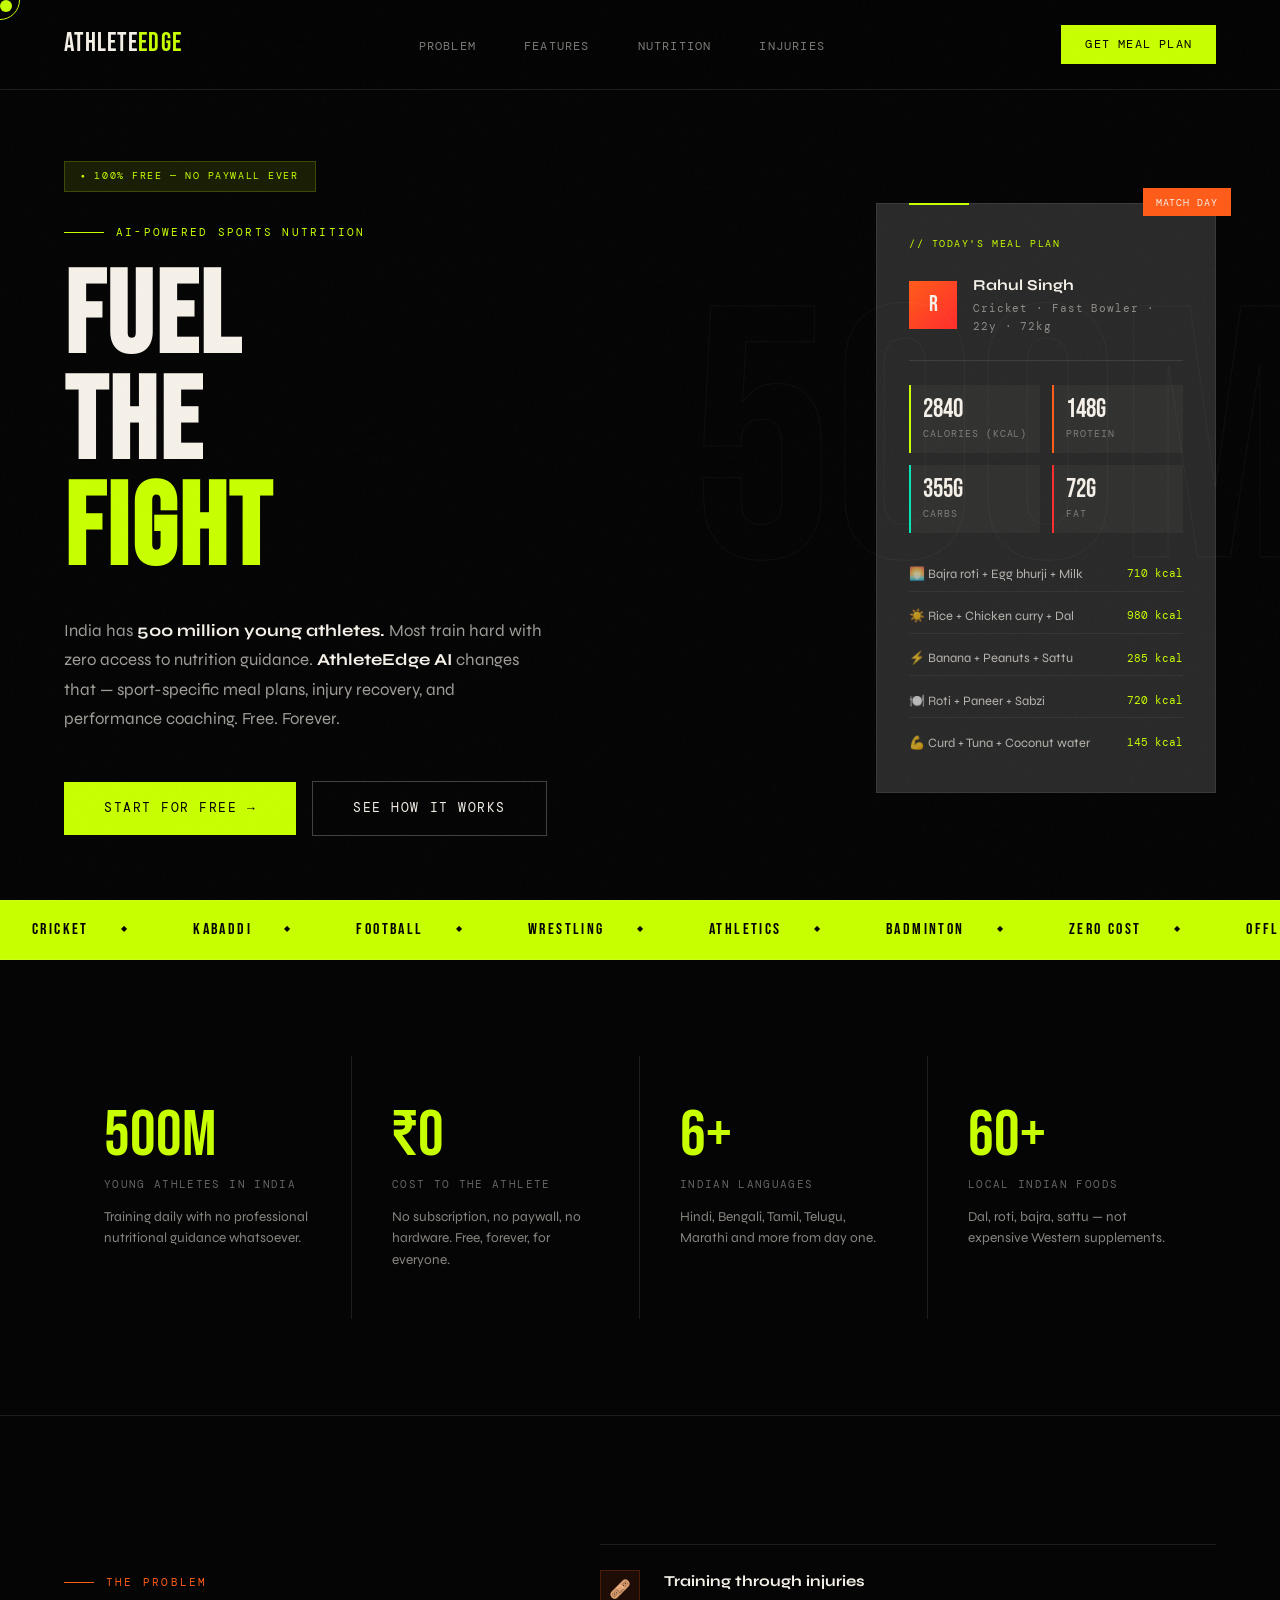
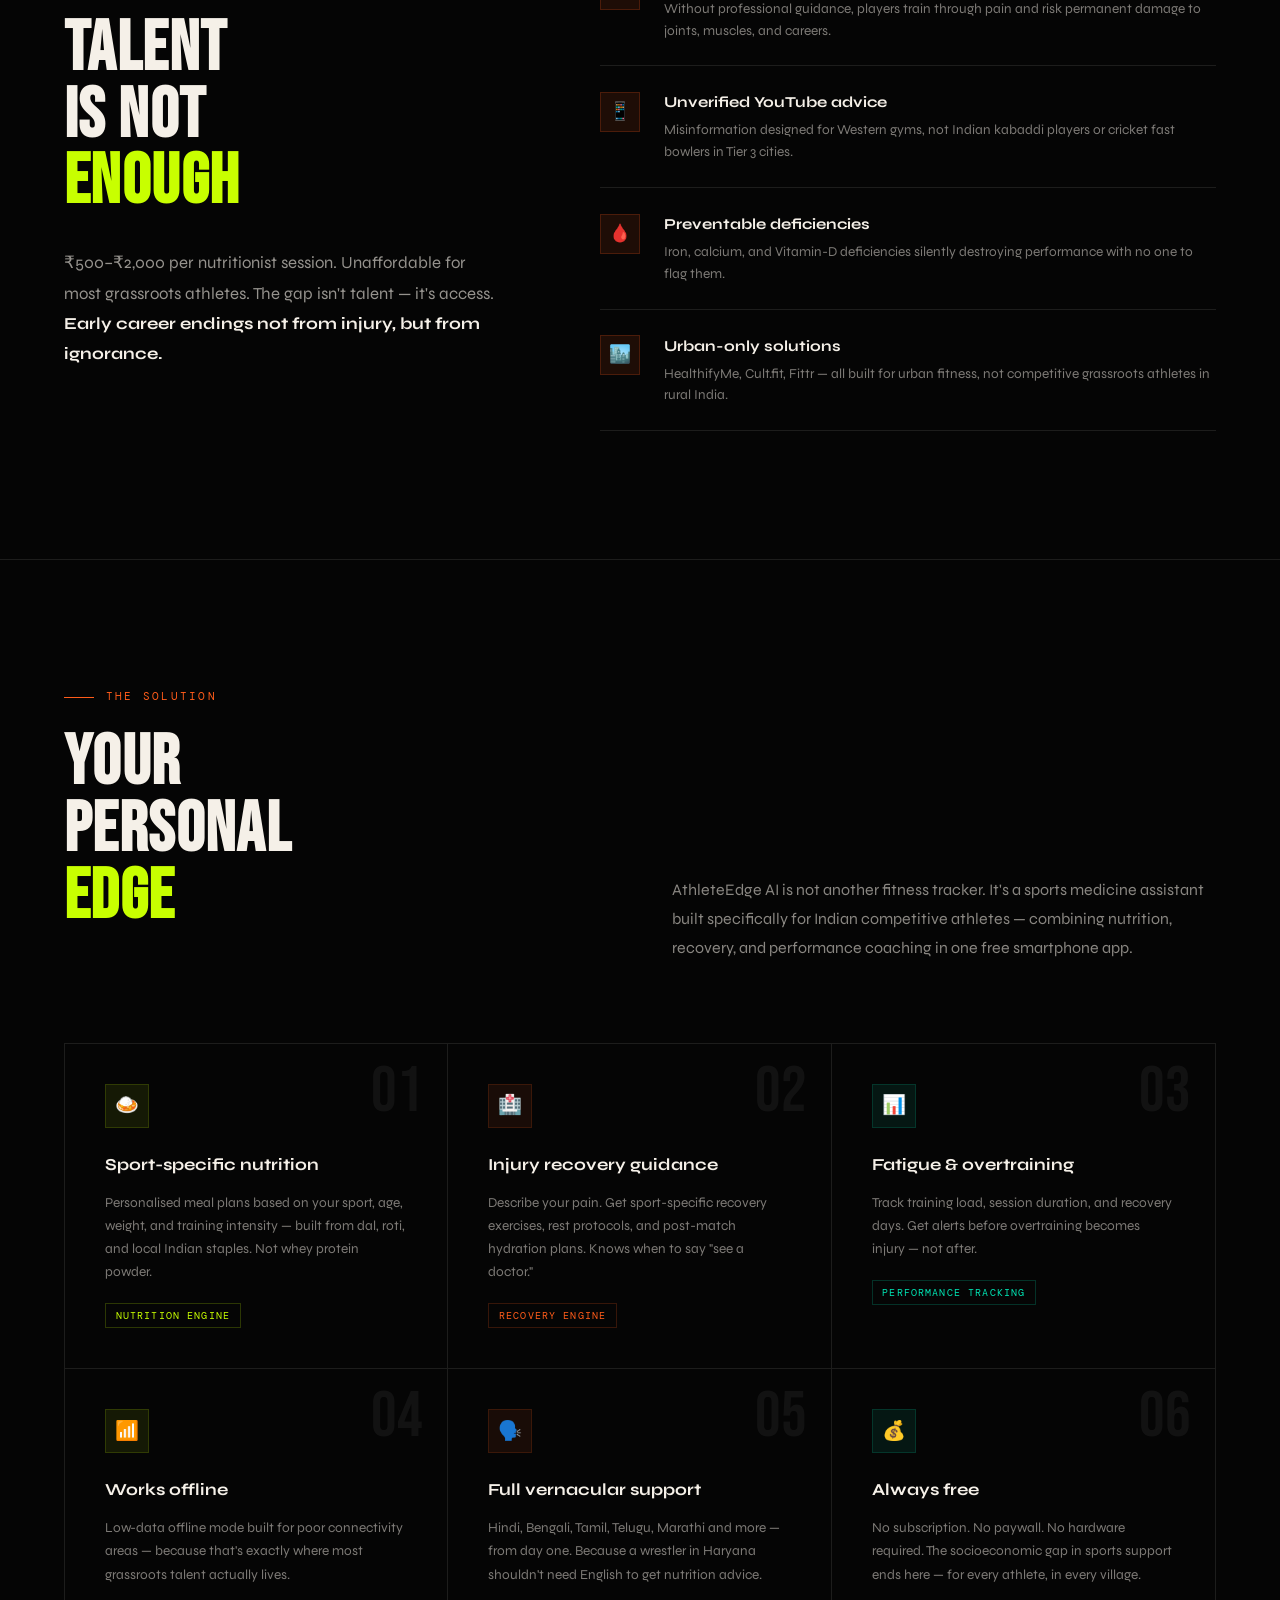
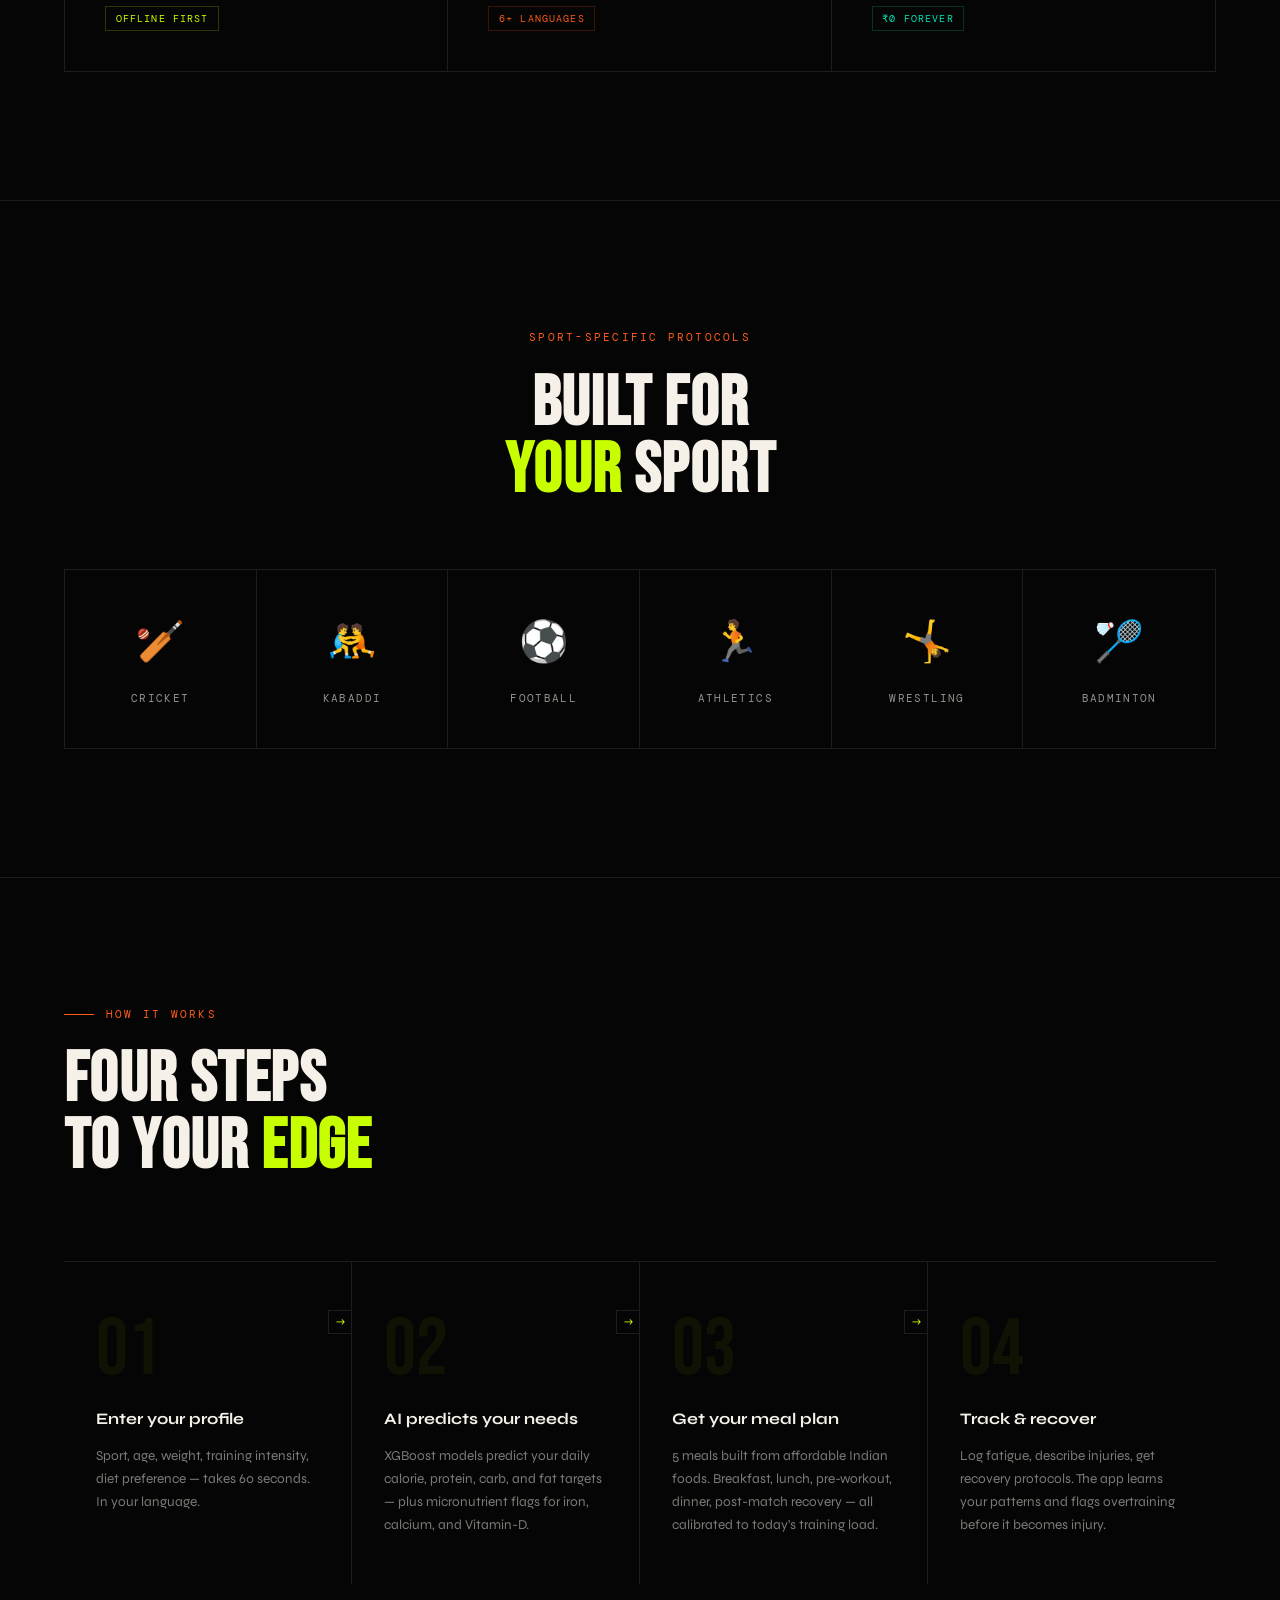
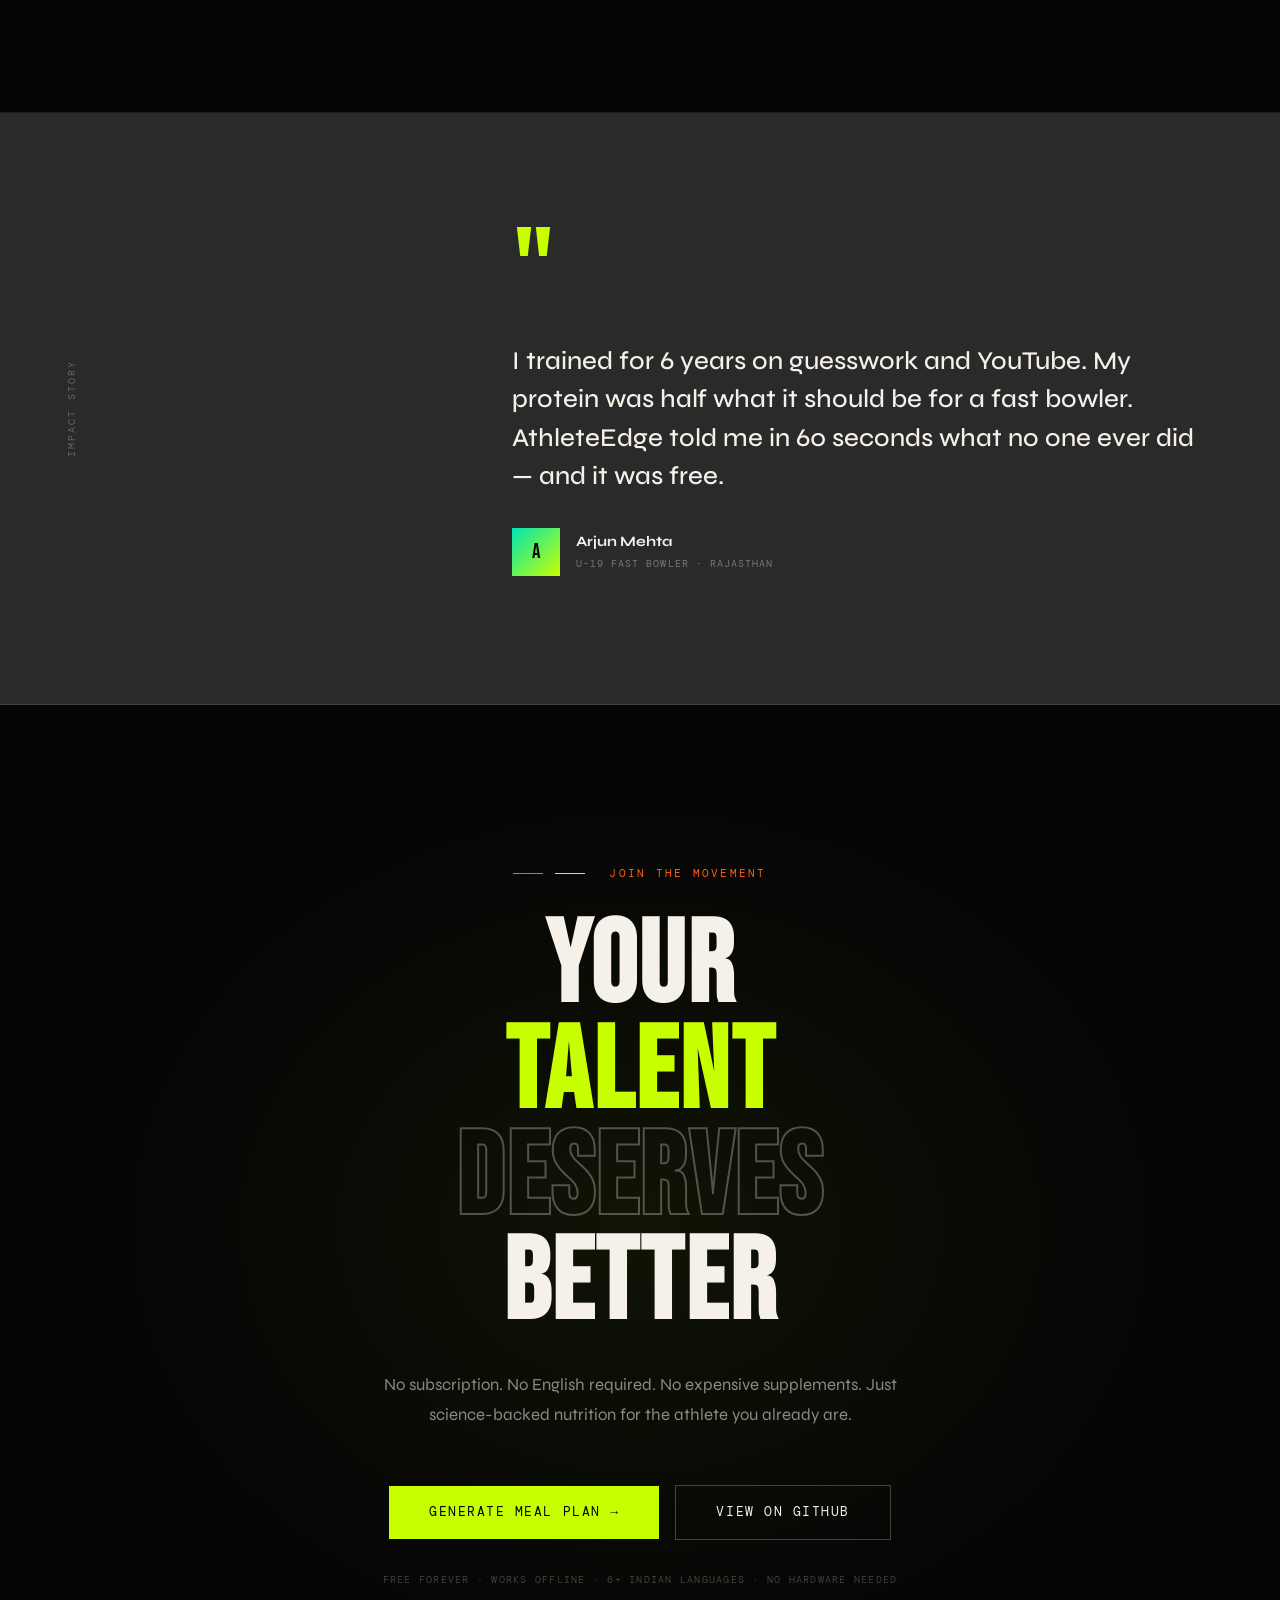
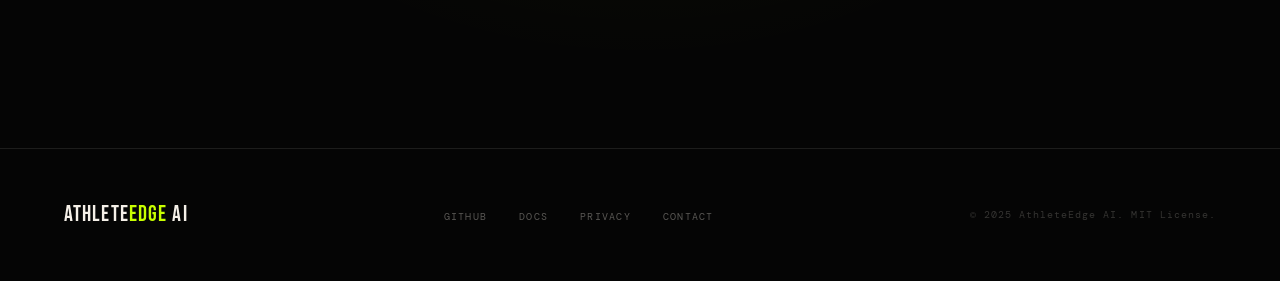
==== templates/index.html @ 1eec1d53 "Updated meal planner logic" ====
<!DOCTYPE html>
<html lang="en">
<head>
<meta charset="UTF-8">
<meta name="viewport" content="width=device-width, initial-scale=1.0">
<title>AthleteEdge AI — Fuel the Fight</title>
<link rel="preconnect" href="https://fonts.googleapis.com">
<link href="https://fonts.googleapis.com/css2?family=Bebas+Neue&family=Syne:wght@400;500;700;800&family=DM+Mono:ital,wght@0,300;0,400;1,300&display=swap" rel="stylesheet">
<style>
:root {
  --black: #050505;
  --white: #F5F0E8;
  --lime: #C8FF00;
  --orange: #FF5C1A;
  --teal: #00E5B4;
  --red: #FF2D2D;
  --muted: #2A2A2A;
  --border: rgba(245,240,232,0.1);
  --font-display: 'Bebas Neue', sans-serif;
  --font-body: 'Syne', sans-serif;
  --font-mono: 'DM Mono', monospace;
}

*, *::before, *::after { box-sizing: border-box; margin: 0; padding: 0; }

html { scroll-behavior: smooth; }

body {
  background: var(--black);
  color: var(--white);
  font-family: var(--font-body);
  font-size: 16px;
  line-height: 1.6;
  overflow-x: hidden;
  cursor: none;
}

/* ── CUSTOM CURSOR ── */
.cursor {
  width: 12px; height: 12px;
  background: var(--lime);
  border-radius: 50%;
  position: fixed;
  top: 0; left: 0;
  pointer-events: none;
  z-index: 9999;
  transition: transform 0.1s ease;
  mix-blend-mode: difference;
}
.cursor-ring {
  width: 40px; height: 40px;
  border: 1px solid var(--lime);
  border-radius: 50%;
  position: fixed;
  top: 0; left: 0;
  pointer-events: none;
  z-index: 9998;
  transition: all 0.15s ease;
  mix-blend-mode: difference;
}

/* ── NOISE OVERLAY ── */
body::before {
  content: '';
  position: fixed;
  inset: 0;
  background-image: url("data:image/svg+xml,%3Csvg viewBox='0 0 256 256' xmlns='http://www.w3.org/2000/svg'%3E%3Cfilter id='noise'%3E%3CfeTurbulence type='fractalNoise' baseFrequency='0.9' numOctaves='4' stitchTiles='stitch'/%3E%3C/filter%3E%3Crect width='100%25' height='100%25' filter='url(%23noise)' opacity='0.04'/%3E%3C/svg%3E");
  pointer-events: none;
  z-index: 9997;
  opacity: 0.35;
}

/* ── NAV ── */
nav {
  position: fixed;
  top: 0; left: 0; right: 0;
  z-index: 100;
  display: flex;
  align-items: center;
  justify-content: space-between;
  padding: 1.5rem 4rem;
  border-bottom: 1px solid var(--border);
  backdrop-filter: blur(20px);
  background: rgba(5,5,5,0.7);
}

.nav-logo {
  font-family: var(--font-display);
  font-size: 1.6rem;
  letter-spacing: 0.05em;
  color: var(--white);
  text-decoration: none;
}
.nav-logo span { color: var(--lime); }

.nav-links {
  display: flex;
  gap: 3rem;
  list-style: none;
}
.nav-links a {
  font-family: var(--font-mono);
  font-size: 0.75rem;
  color: rgba(245,240,232,0.5);
  text-decoration: none;
  letter-spacing: 0.1em;
  text-transform: uppercase;
  transition: color 0.2s;
}
.nav-links a:hover { color: var(--lime); }

.nav-cta {
  font-family: var(--font-mono);
  font-size: 0.75rem;
  letter-spacing: 0.1em;
  text-transform: uppercase;
  background: var(--lime);
  color: var(--black);
  padding: 0.6rem 1.5rem;
  border: none;
  font-weight: 400;
  text-decoration: none;
  transition: all 0.2s;
}
.nav-cta:hover { background: var(--white); }

/* ── HERO ── */
.hero {
  min-height: 100vh;
  display: grid;
  grid-template-columns: 1fr 1fr;
  align-items: center;
  padding: 10rem 4rem 4rem;
  position: relative;
  overflow: hidden;
}

.hero-bg-number {
  position: absolute;
  right: -2rem;
  top: 50%;
  transform: translateY(-50%);
  font-family: var(--font-display);
  font-size: clamp(200px, 28vw, 420px);
  color: transparent;
  -webkit-text-stroke: 1px rgba(245,240,232,0.04);
  line-height: 1;
  pointer-events: none;
  user-select: none;
}

.hero-tag {
  font-family: var(--font-mono);
  font-size: 0.7rem;
  letter-spacing: 0.2em;
  text-transform: uppercase;
  color: var(--lime);
  margin-bottom: 1.5rem;
  display: flex;
  align-items: center;
  gap: 0.75rem;
}
.hero-tag::before {
  content: '';
  width: 40px; height: 1px;
  background: var(--lime);
}

.hero-title {
  font-family: var(--font-display);
  font-size: clamp(72px, 9vw, 140px);
  line-height: 0.92;
  letter-spacing: 0.02em;
  margin-bottom: 2rem;
}
.hero-title .accent { color: var(--lime); }
.hero-title .stroke {
  color: transparent;
  -webkit-text-stroke: 2px var(--white);
}

.hero-desc {
  font-size: 1.05rem;
  line-height: 1.75;
  color: rgba(245,240,232,0.65);
  max-width: 480px;
  margin-bottom: 3rem;
}

.hero-desc strong { color: var(--white); font-weight: 700; }

.hero-actions {
  display: flex;
  gap: 1rem;
  align-items: center;
}

.btn-primary {
  font-family: var(--font-mono);
  font-size: 0.8rem;
  letter-spacing: 0.12em;
  text-transform: uppercase;
  background: var(--lime);
  color: var(--black);
  padding: 1rem 2.5rem;
  border: none;
  cursor: none;
  text-decoration: none;
  font-weight: 400;
  transition: all 0.2s;
  display: inline-block;
}
.btn-primary:hover {
  background: var(--white);
  transform: translate(-2px, -2px);
  box-shadow: 4px 4px 0 var(--orange);
}

.btn-secondary {
  font-family: var(--font-mono);
  font-size: 0.8rem;
  letter-spacing: 0.12em;
  text-transform: uppercase;
  background: transparent;
  color: var(--white);
  padding: 1rem 2.5rem;
  border: 1px solid rgba(245,240,232,0.25);
  cursor: none;
  text-decoration: none;
  transition: all 0.2s;
  display: inline-block;
}
.btn-secondary:hover {
  border-color: var(--white);
  background: rgba(245,240,232,0.05);
}

/* ── HERO RIGHT ── */
.hero-right {
  display: flex;
  justify-content: flex-end;
  align-items: center;
  position: relative;
}

.hero-card {
  width: 340px;
  background: var(--muted);
  border: 1px solid rgba(245,240,232,0.08);
  padding: 2rem;
  position: relative;
  animation: float 6s ease-in-out infinite;
}

@keyframes float {
  0%, 100% { transform: translateY(0px); }
  50% { transform: translateY(-12px); }
}

.hero-card::before {
  content: '';
  position: absolute;
  top: -1px; left: 2rem;
  width: 60px; height: 2px;
  background: var(--lime);
}

.card-label {
  font-family: var(--font-mono);
  font-size: 0.65rem;
  letter-spacing: 0.15em;
  text-transform: uppercase;
  color: var(--lime);
  margin-bottom: 1.25rem;
}

.card-athlete {
  display: flex;
  align-items: center;
  gap: 1rem;
  margin-bottom: 1.5rem;
  padding-bottom: 1.5rem;
  border-bottom: 1px solid var(--border);
}

.athlete-avatar {
  width: 48px; height: 48px;
  background: linear-gradient(135deg, var(--orange), var(--red));
  display: flex;
  align-items: center;
  justify-content: center;
  font-family: var(--font-display);
  font-size: 1.4rem;
  color: var(--white);
  flex-shrink: 0;
}

.athlete-info .name {
  font-weight: 700;
  font-size: 0.95rem;
  margin-bottom: 0.2rem;
}
.athlete-info .sport {
  font-family: var(--font-mono);
  font-size: 0.7rem;
  color: rgba(245,240,232,0.5);
  letter-spacing: 0.08em;
}

.macro-grid {
  display: grid;
  grid-template-columns: 1fr 1fr;
  gap: 0.75rem;
  margin-bottom: 1.5rem;
}

.macro-item {
  background: rgba(245,240,232,0.04);
  padding: 0.75rem;
  border-left: 2px solid var(--lime);
}
.macro-item.orange { border-color: var(--orange); }
.macro-item.teal   { border-color: var(--teal); }
.macro-item.red    { border-color: var(--red); }

.macro-val {
  font-family: var(--font-display);
  font-size: 1.6rem;
  line-height: 1;
  margin-bottom: 0.2rem;
}
.macro-label {
  font-family: var(--font-mono);
  font-size: 0.6rem;
  letter-spacing: 0.1em;
  text-transform: uppercase;
  color: rgba(245,240,232,0.4);
}

.meal-list { display: flex; flex-direction: column; gap: 0.5rem; }
.meal-item {
  display: flex;
  justify-content: space-between;
  align-items: center;
  font-size: 0.8rem;
  color: rgba(245,240,232,0.7);
  padding: 0.4rem 0;
  border-bottom: 1px solid rgba(245,240,232,0.05);
}
.meal-item:last-child { border-bottom: none; }
.meal-item .kcal {
  font-family: var(--font-mono);
  font-size: 0.7rem;
  color: var(--lime);
}

.hero-card-badge {
  position: absolute;
  top: -1rem; right: -1rem;
  background: var(--orange);
  color: var(--white);
  font-family: var(--font-mono);
  font-size: 0.6rem;
  letter-spacing: 0.1em;
  text-transform: uppercase;
  padding: 0.4rem 0.8rem;
}

/* ── MARQUEE ── */
.marquee-section {
  border-top: 1px solid var(--border);
  border-bottom: 1px solid var(--border);
  padding: 1rem 0;
  overflow: hidden;
  background: var(--lime);
}

.marquee-track {
  display: flex;
  gap: 0;
  animation: marquee 20s linear infinite;
  width: max-content;
}

@keyframes marquee {
  from { transform: translateX(0); }
  to { transform: translateX(-50%); }
}

.marquee-item {
  font-family: var(--font-display);
  font-size: 1rem;
  letter-spacing: 0.15em;
  text-transform: uppercase;
  color: var(--black);
  padding: 0 2rem;
  white-space: nowrap;
  display: flex;
  align-items: center;
  gap: 2rem;
}
.marquee-item::after {
  content: '◆';
  font-size: 0.5rem;
}

/* ── STATS ── */
.stats-section {
  padding: 6rem 4rem;
  display: grid;
  grid-template-columns: repeat(4, 1fr);
  gap: 0;
  border-bottom: 1px solid var(--border);
}

.stat-item {
  padding: 3rem 2.5rem;
  border-right: 1px solid var(--border);
  position: relative;
  transition: background 0.3s;
}
.stat-item:last-child { border-right: none; }
.stat-item:hover { background: rgba(245,240,232,0.02); }

.stat-num {
  font-family: var(--font-display);
  font-size: clamp(48px, 5vw, 80px);
  line-height: 1;
  color: var(--lime);
  margin-bottom: 0.5rem;
}
.stat-label {
  font-family: var(--font-mono);
  font-size: 0.7rem;
  letter-spacing: 0.12em;
  text-transform: uppercase;
  color: rgba(245,240,232,0.4);
  margin-bottom: 0.75rem;
}
.stat-desc {
  font-size: 0.85rem;
  color: rgba(245,240,232,0.55);
  line-height: 1.6;
}

/* ── PROBLEM ── */
.problem-section {
  padding: 8rem 4rem;
  display: grid;
  grid-template-columns: 1fr 1.4fr;
  gap: 6rem;
  align-items: center;
  border-bottom: 1px solid var(--border);
}

.section-eyebrow {
  font-family: var(--font-mono);
  font-size: 0.7rem;
  letter-spacing: 0.2em;
  text-transform: uppercase;
  color: var(--orange);
  margin-bottom: 1.5rem;
  display: flex;
  align-items: center;
  gap: 0.75rem;
}
.section-eyebrow::before {
  content: '';
  width: 30px; height: 1px;
  background: var(--orange);
}

.section-title {
  font-family: var(--font-display);
  font-size: clamp(48px, 5.5vw, 80px);
  line-height: 0.95;
  letter-spacing: 0.02em;
  margin-bottom: 2rem;
}

.section-title .lime { color: var(--lime); }
.section-title .stroke {
  color: transparent;
  -webkit-text-stroke: 1.5px var(--white);
}

.problem-body {
  font-size: 1.05rem;
  color: rgba(245,240,232,0.6);
  line-height: 1.8;
  margin-bottom: 2rem;
}

.problem-body strong { color: var(--white); }

.pain-points {
  display: flex;
  flex-direction: column;
  gap: 0;
}

.pain-point {
  display: flex;
  gap: 1.5rem;
  padding: 1.5rem 0;
  border-bottom: 1px solid var(--border);
  align-items: flex-start;
  transition: all 0.2s;
}
.pain-point:hover { padding-left: 0.5rem; }
.pain-point:first-child { border-top: 1px solid var(--border); }

.pain-icon {
  width: 40px; height: 40px;
  background: rgba(255,92,26,0.1);
  border: 1px solid rgba(255,92,26,0.2);
  display: flex;
  align-items: center;
  justify-content: center;
  font-size: 1.1rem;
  flex-shrink: 0;
  margin-top: 0.1rem;
}

.pain-content .title {
  font-weight: 700;
  font-size: 0.95rem;
  margin-bottom: 0.3rem;
  color: var(--white);
}
.pain-content .desc {
  font-size: 0.85rem;
  color: rgba(245,240,232,0.5);
  line-height: 1.6;
}

/* ── FEATURES ── */
.features-section {
  padding: 8rem 4rem;
  border-bottom: 1px solid var(--border);
}

.features-header {
  display: grid;
  grid-template-columns: 1fr 1fr;
  gap: 4rem;
  align-items: end;
  margin-bottom: 5rem;
}

.features-desc {
  font-size: 1rem;
  color: rgba(245,240,232,0.55);
  line-height: 1.8;
  align-self: end;
}

.features-grid {
  display: grid;
  grid-template-columns: repeat(3, 1fr);
  gap: 0;
  border: 1px solid var(--border);
}

.feature-card {
  padding: 2.5rem;
  border-right: 1px solid var(--border);
  border-bottom: 1px solid var(--border);
  position: relative;
  overflow: hidden;
  transition: background 0.3s;
}
.feature-card:nth-child(3n) { border-right: none; }
.feature-card:nth-child(n+4) { border-bottom: none; }
.feature-card:hover { background: rgba(200,255,0,0.03); }

.feature-card::after {
  content: '';
  position: absolute;
  bottom: 0; left: 0;
  width: 0; height: 2px;
  background: var(--lime);
  transition: width 0.4s ease;
}
.feature-card:hover::after { width: 100%; }

.feature-num {
  font-family: var(--font-display);
  font-size: 4rem;
  color: rgba(245,240,232,0.06);
  line-height: 1;
  position: absolute;
  top: 1rem; right: 1.5rem;
}

.feature-icon {
  width: 44px; height: 44px;
  background: rgba(200,255,0,0.08);
  border: 1px solid rgba(200,255,0,0.15);
  display: flex;
  align-items: center;
  justify-content: center;
  font-size: 1.2rem;
  margin-bottom: 1.5rem;
}

.feature-card.orange .feature-icon {
  background: rgba(255,92,26,0.08);
  border-color: rgba(255,92,26,0.15);
}
.feature-card.teal .feature-icon {
  background: rgba(0,229,180,0.08);
  border-color: rgba(0,229,180,0.15);
}
.feature-card.orange::after { background: var(--orange); }
.feature-card.teal::after   { background: var(--teal); }

.feature-title {
  font-weight: 700;
  font-size: 1.05rem;
  margin-bottom: 0.75rem;
  color: var(--white);
}
.feature-body {
  font-size: 0.85rem;
  color: rgba(245,240,232,0.5);
  line-height: 1.7;
}

.feature-tag {
  display: inline-block;
  margin-top: 1.25rem;
  font-family: var(--font-mono);
  font-size: 0.6rem;
  letter-spacing: 0.12em;
  text-transform: uppercase;
  color: var(--lime);
  padding: 0.25rem 0.6rem;
  border: 1px solid rgba(200,255,0,0.2);
}
.feature-card.orange .feature-tag { color: var(--orange); border-color: rgba(255,92,26,0.2); }
.feature-card.teal   .feature-tag { color: var(--teal);   border-color: rgba(0,229,180,0.2); }

/* ── SPORTS ── */
.sports-section {
  padding: 8rem 4rem;
  border-bottom: 1px solid var(--border);
}

.sports-header {
  text-align: center;
  margin-bottom: 4rem;
}
.sports-header .section-eyebrow { justify-content: center; }
.sports-header .section-eyebrow::before { display: none; }

.sports-grid {
  display: grid;
  grid-template-columns: repeat(6, 1fr);
  gap: 0;
  border: 1px solid var(--border);
}

.sport-card {
  padding: 2.5rem 1.5rem;
  text-align: center;
  border-right: 1px solid var(--border);
  cursor: none;
  transition: all 0.3s;
  position: relative;
  overflow: hidden;
}
.sport-card:last-child { border-right: none; }

.sport-card::before {
  content: '';
  position: absolute;
  inset: 0;
  background: var(--lime);
  transform: translateY(100%);
  transition: transform 0.3s ease;
  z-index: 0;
}
.sport-card:hover::before { transform: translateY(0); }
.sport-card:hover .sport-name { color: var(--black); }
.sport-card:hover .sport-emoji { transform: scale(1.3); }

.sport-emoji {
  font-size: 2.5rem;
  display: block;
  margin-bottom: 1rem;
  position: relative;
  z-index: 1;
  transition: transform 0.3s;
}
.sport-name {
  font-family: var(--font-mono);
  font-size: 0.7rem;
  letter-spacing: 0.12em;
  text-transform: uppercase;
  color: rgba(245,240,232,0.6);
  position: relative;
  z-index: 1;
  transition: color 0.3s;
}

/* ── HOW IT WORKS ── */
.how-section {
  padding: 8rem 4rem;
  border-bottom: 1px solid var(--border);
}

.steps-grid {
  display: grid;
  grid-template-columns: repeat(4, 1fr);
  gap: 0;
  margin-top: 5rem;
  border-top: 1px solid var(--border);
}

.step {
  padding: 3rem 2rem 3rem;
  border-right: 1px solid var(--border);
  position: relative;
}
.step:last-child { border-right: none; }

.step-arrow {
  position: absolute;
  top: 3rem; right: -1px;
  width: 24px; height: 24px;
  background: var(--black);
  border: 1px solid var(--border);
  display: flex;
  align-items: center;
  justify-content: center;
  font-size: 0.7rem;
  color: var(--lime);
  z-index: 1;
}
.step:last-child .step-arrow { display: none; }

.step-num {
  font-family: var(--font-display);
  font-size: 5rem;
  color: rgba(200,255,0,0.06);
  line-height: 1;
  margin-bottom: 1rem;
}

.step-title {
  font-weight: 700;
  font-size: 1rem;
  margin-bottom: 0.75rem;
  color: var(--white);
}
.step-desc {
  font-size: 0.85rem;
  color: rgba(245,240,232,0.5);
  line-height: 1.7;
}

/* ── TESTIMONIAL / QUOTE ── */
.quote-section {
  padding: 8rem 4rem;
  border-bottom: 1px solid var(--border);
  background: var(--muted);
  display: grid;
  grid-template-columns: 1fr 2fr;
  gap: 6rem;
  align-items: center;
}

.quote-label {
  font-family: var(--font-mono);
  font-size: 0.65rem;
  letter-spacing: 0.2em;
  text-transform: uppercase;
  color: rgba(245,240,232,0.3);
  writing-mode: vertical-rl;
  transform: rotate(180deg);
}

.quote-content {}

.quote-mark {
  font-family: var(--font-display);
  font-size: 8rem;
  color: var(--lime);
  line-height: 0.6;
  margin-bottom: 1.5rem;
  display: block;
}

.quote-text {
  font-family: var(--font-body);
  font-size: clamp(1.2rem, 2vw, 1.8rem);
  font-weight: 500;
  line-height: 1.5;
  color: var(--white);
  margin-bottom: 2rem;
}

.quote-author {
  display: flex;
  align-items: center;
  gap: 1rem;
}
.author-avatar {
  width: 48px; height: 48px;
  background: linear-gradient(135deg, var(--teal), var(--lime));
  display: flex;
  align-items: center;
  justify-content: center;
  font-family: var(--font-display);
  font-size: 1.3rem;
  color: var(--black);
}
.author-info .name {
  font-weight: 700;
  font-size: 0.9rem;
  margin-bottom: 0.2rem;
}
.author-info .role {
  font-family: var(--font-mono);
  font-size: 0.65rem;
  letter-spacing: 0.1em;
  text-transform: uppercase;
  color: rgba(245,240,232,0.4);
}

/* ── CTA SECTION ── */
.cta-section {
  padding: 10rem 4rem;
  text-align: center;
  position: relative;
  overflow: hidden;
}

.cta-bg {
  position: absolute;
  inset: 0;
  background: radial-gradient(ellipse 60% 60% at 50% 50%, rgba(200,255,0,0.06) 0%, transparent 70%);
  pointer-events: none;
}

.cta-title {
  font-family: var(--font-display);
  font-size: clamp(64px, 9vw, 140px);
  line-height: 0.92;
  letter-spacing: 0.02em;
  margin-bottom: 2rem;
  position: relative;
}
.cta-title .stroke {
  color: transparent;
  -webkit-text-stroke: 2px rgba(245,240,232,0.3);
}
.cta-title .lime { color: var(--lime); }

.cta-sub {
  font-size: 1.05rem;
  color: rgba(245,240,232,0.55);
  max-width: 520px;
  margin: 0 auto 3.5rem;
  line-height: 1.75;
}

.cta-actions {
  display: flex;
  gap: 1rem;
  justify-content: center;
  align-items: center;
  flex-wrap: wrap;
}

.cta-note {
  margin-top: 2rem;
  font-family: var(--font-mono);
  font-size: 0.65rem;
  letter-spacing: 0.12em;
  text-transform: uppercase;
  color: rgba(245,240,232,0.25);
}

/* ── FOOTER ── */
footer {
  border-top: 1px solid var(--border);
  padding: 3rem 4rem;
  display: flex;
  justify-content: space-between;
  align-items: center;
}

.footer-logo {
  font-family: var(--font-display);
  font-size: 1.4rem;
  letter-spacing: 0.05em;
}
.footer-logo span { color: var(--lime); }

.footer-links {
  display: flex;
  gap: 2rem;
  list-style: none;
}
.footer-links a {
  font-family: var(--font-mono);
  font-size: 0.65rem;
  letter-spacing: 0.12em;
  text-transform: uppercase;
  color: rgba(245,240,232,0.35);
  text-decoration: none;
  transition: color 0.2s;
}
.footer-links a:hover { color: var(--lime); }

.footer-copy {
  font-family: var(--font-mono);
  font-size: 0.65rem;
  letter-spacing: 0.1em;
  color: rgba(245,240,232,0.2);
}

/* ── SCROLL ANIMATIONS ── */
.reveal {
  opacity: 0;
  transform: translateY(30px);
  transition: opacity 0.7s ease, transform 0.7s ease;
}
.reveal.visible {
  opacity: 1;
  transform: translateY(0);
}
.reveal-delay-1 { transition-delay: 0.1s; }
.reveal-delay-2 { transition-delay: 0.2s; }
.reveal-delay-3 { transition-delay: 0.3s; }
.reveal-delay-4 { transition-delay: 0.4s; }

/* ── FREE BADGE ── */
.free-badge {
  display: inline-flex;
  align-items: center;
  gap: 0.5rem;
  background: rgba(200,255,0,0.1);
  border: 1px solid rgba(200,255,0,0.2);
  padding: 0.4rem 1rem;
  font-family: var(--font-mono);
  font-size: 0.65rem;
  letter-spacing: 0.15em;
  text-transform: uppercase;
  color: var(--lime);
  margin-bottom: 2rem;
}
.free-badge::before {
  content: '●';
  font-size: 0.4rem;
  animation: pulse 2s infinite;
}
@keyframes pulse {
  0%, 100% { opacity: 1; }
  50% { opacity: 0.3; }
}

/* ── RESPONSIVE ── */
@media (max-width: 1024px) {
  nav { padding: 1.25rem 2rem; }
  .nav-links { display: none; }
  .hero { grid-template-columns: 1fr; padding: 8rem 2rem 4rem; }
  .hero-right { display: none; }
  .hero-bg-number { display: none; }
  .stats-section { grid-template-columns: 1fr 1fr; padding: 4rem 2rem; }
  .stat-item:nth-child(2) { border-right: none; }
  .stat-item:nth-child(3) { border-right: 1px solid var(--border); }
  .problem-section { grid-template-columns: 1fr; gap: 3rem; padding: 5rem 2rem; }
  .features-section { padding: 5rem 2rem; }
  .features-header { grid-template-columns: 1fr; gap: 1.5rem; }
  .features-grid { grid-template-columns: 1fr; }
  .feature-card { border-right: none; border-bottom: 1px solid var(--border); }
  .feature-card:last-child { border-bottom: none; }
  .sports-grid { grid-template-columns: repeat(3, 1fr); }
  .sport-card:nth-child(3) { border-right: none; }
  .sport-card:nth-child(4) { border-top: 1px solid var(--border); }
  .steps-grid { grid-template-columns: 1fr 1fr; }
  .step:nth-child(2) { border-right: none; }
  .step:nth-child(3) { border-top: 1px solid var(--border); }
  .quote-section { grid-template-columns: 1fr; gap: 2rem; padding: 5rem 2rem; }
  .quote-label { writing-mode: horizontal-tb; transform: none; }
  .cta-section { padding: 6rem 2rem; }
  .sports-section, .how-section { padding: 5rem 2rem; }
  footer { flex-direction: column; gap: 1.5rem; text-align: center; padding: 2rem; }
}
</style>
</head>
<body>

<div class="cursor" id="cursor"></div>
<div class="cursor-ring" id="cursorRing"></div>

<!-- NAV -->
<nav>
  <a href="/" class="nav-logo">Athlete<span>Edge</span></a>
  <ul class="nav-links">
    <li><a href="#problem">Problem</a></li>
    <li><a href="#features">Features</a></li>
    <li><a href="/nutrition">Nutrition</a></li>
    <li><a href="/injuries">Injuries</a></li>
  </ul>
  <a href="/nutrition" class="nav-cta">Get meal plan</a>
</nav>

<!-- HERO -->
<section class="hero">
  <div class="hero-left">
    <div class="free-badge">100% Free — No Paywall Ever</div>
    <div class="hero-tag">AI-Powered Sports Nutrition</div>
    <h1 class="hero-title">
      FUEL<br>
      THE<br>
      <span class="accent">FIGHT</span>
    </h1>
    <p class="hero-desc">
      India has <strong>500 million young athletes.</strong> Most train hard with zero access to nutrition guidance. <strong>AthleteEdge AI</strong> changes that — sport-specific meal plans, injury recovery, and performance coaching. Free. Forever.
    </p>
    <div class="hero-actions">
      <a href="/nutrition" class="btn-primary">Start for free →</a>
      <a href="#features" class="btn-secondary">See how it works</a>
    </div>
  </div>

  <div class="hero-right">
    <div class="hero-card">
      <div class="hero-card-badge">Match Day</div>
      <div class="card-label">// Today's meal plan</div>
      <div class="card-athlete">
        <div class="athlete-avatar">R</div>
        <div class="athlete-info">
          <div class="name">Rahul Singh</div>
          <div class="sport">Cricket · Fast Bowler · 22y · 72kg</div>
        </div>
      </div>
      <div class="macro-grid">
        <div class="macro-item">
          <div class="macro-val">2840</div>
          <div class="macro-label">Calories (kcal)</div>
        </div>
        <div class="macro-item orange">
          <div class="macro-val">148g</div>
          <div class="macro-label">Protein</div>
        </div>
        <div class="macro-item teal">
          <div class="macro-val">355g</div>
          <div class="macro-label">Carbs</div>
        </div>
        <div class="macro-item red">
          <div class="macro-val">72g</div>
          <div class="macro-label">Fat</div>
        </div>
      </div>
      <div class="meal-list">
        <div class="meal-item"><span>🌅 Bajra roti + Egg bhurji + Milk</span><span class="kcal">710 kcal</span></div>
        <div class="meal-item"><span>☀️ Rice + Chicken curry + Dal</span><span class="kcal">980 kcal</span></div>
        <div class="meal-item"><span>⚡ Banana + Peanuts + Sattu</span><span class="kcal">285 kcal</span></div>
        <div class="meal-item"><span>🍽️ Roti + Paneer + Sabzi</span><span class="kcal">720 kcal</span></div>
        <div class="meal-item"><span>💪 Curd + Tuna + Coconut water</span><span class="kcal">145 kcal</span></div>
      </div>
    </div>
  </div>

  <div class="hero-bg-number">500M</div>
</section>

<!-- MARQUEE -->
<div class="marquee-section">
  <div class="marquee-track">
    <div class="marquee-item">Cricket</div>
    <div class="marquee-item">Kabaddi</div>
    <div class="marquee-item">Football</div>
    <div class="marquee-item">Wrestling</div>
    <div class="marquee-item">Athletics</div>
    <div class="marquee-item">Badminton</div>
    <div class="marquee-item">Zero Cost</div>
    <div class="marquee-item">Offline Mode</div>
    <div class="marquee-item">6 Languages</div>
    <div class="marquee-item">Cricket</div>
    <div class="marquee-item">Kabaddi</div>
    <div class="marquee-item">Football</div>
    <div class="marquee-item">Wrestling</div>
    <div class="marquee-item">Athletics</div>
    <div class="marquee-item">Badminton</div>
    <div class="marquee-item">Zero Cost</div>
    <div class="marquee-item">Offline Mode</div>
    <div class="marquee-item">6 Languages</div>
  </div>
</div>

<!-- STATS -->
<section class="stats-section">
  <div class="stat-item reveal">
    <div class="stat-num">500M</div>
    <div class="stat-label">Young athletes in India</div>
    <div class="stat-desc">Training daily with no professional nutritional guidance whatsoever.</div>
  </div>
  <div class="stat-item reveal reveal-delay-1">
    <div class="stat-num">₹0</div>
    <div class="stat-label">Cost to the athlete</div>
    <div class="stat-desc">No subscription, no paywall, no hardware. Free, forever, for everyone.</div>
  </div>
  <div class="stat-item reveal reveal-delay-2">
    <div class="stat-num">6+</div>
    <div class="stat-label">Indian languages</div>
    <div class="stat-desc">Hindi, Bengali, Tamil, Telugu, Marathi and more from day one.</div>
  </div>
  <div class="stat-item reveal reveal-delay-3">
    <div class="stat-num">60+</div>
    <div class="stat-label">Local Indian foods</div>
    <div class="stat-desc">Dal, roti, bajra, sattu — not expensive Western supplements.</div>
  </div>
</section>

<!-- PROBLEM -->
<section class="problem-section" id="problem">
  <div>
    <div class="section-eyebrow">The problem</div>
    <h2 class="section-title">
      TALENT<br>
      IS NOT<br>
      <span class="lime">ENOUGH</span>
    </h2>
    <p class="problem-body">
      ₹500–₹2,000 per nutritionist session. Unaffordable for most grassroots athletes. The gap isn't talent — it's access. <strong>Early career endings not from injury, but from ignorance.</strong>
    </p>
  </div>
  <div class="pain-points reveal">
    <div class="pain-point">
      <div class="pain-icon">🩹</div>
      <div class="pain-content">
        <div class="title">Training through injuries</div>
        <div class="desc">Without professional guidance, players train through pain and risk permanent damage to joints, muscles, and careers.</div>
      </div>
    </div>
    <div class="pain-point">
      <div class="pain-icon">📱</div>
      <div class="pain-content">
        <div class="title">Unverified YouTube advice</div>
        <div class="desc">Misinformation designed for Western gyms, not Indian kabaddi players or cricket fast bowlers in Tier 3 cities.</div>
      </div>
    </div>
    <div class="pain-point">
      <div class="pain-icon">🩸</div>
      <div class="pain-content">
        <div class="title">Preventable deficiencies</div>
        <div class="desc">Iron, calcium, and Vitamin-D deficiencies silently destroying performance with no one to flag them.</div>
      </div>
    </div>
    <div class="pain-point">
      <div class="pain-icon">🏙️</div>
      <div class="pain-content">
        <div class="title">Urban-only solutions</div>
        <div class="desc">HealthifyMe, Cult.fit, Fittr — all built for urban fitness, not competitive grassroots athletes in rural India.</div>
      </div>
    </div>
  </div>
</section>

<!-- FEATURES -->
<section class="features-section" id="features">
  <div class="features-header">
    <div>
      <div class="section-eyebrow">The solution</div>
      <h2 class="section-title reveal">
        YOUR<br>
        PERSONAL<br>
        <span class="lime">EDGE</span>
      </h2>
    </div>
    <p class="features-desc reveal reveal-delay-1">
      AthleteEdge AI is not another fitness tracker. It's a sports medicine assistant built specifically for Indian competitive athletes — combining nutrition, recovery, and performance coaching in one free smartphone app.
    </p>
  </div>

  <div class="features-grid">
    <div class="feature-card reveal">
      <div class="feature-num">01</div>
      <div class="feature-icon">🍛</div>
      <div class="feature-title">Sport-specific nutrition</div>
      <div class="feature-body">Personalised meal plans based on your sport, age, weight, and training intensity — built from dal, roti, and local Indian staples. Not whey protein powder.</div>
      <div class="feature-tag">Nutrition Engine</div>
    </div>
    <div class="feature-card orange reveal reveal-delay-1">
      <div class="feature-num">02</div>
      <div class="feature-icon">🏥</div>
      <div class="feature-title">Injury recovery guidance</div>
      <div class="feature-body">Describe your pain. Get sport-specific recovery exercises, rest protocols, and post-match hydration plans. Knows when to say "see a doctor."</div>
      <div class="feature-tag">Recovery Engine</div>
    </div>
    <div class="feature-card teal reveal reveal-delay-2">
      <div class="feature-num">03</div>
      <div class="feature-icon">📊</div>
      <div class="feature-title">Fatigue & overtraining</div>
      <div class="feature-body">Track training load, session duration, and recovery days. Get alerts before overtraining becomes injury — not after.</div>
      <div class="feature-tag">Performance Tracking</div>
    </div>
    <div class="feature-card reveal reveal-delay-1">
      <div class="feature-num">04</div>
      <div class="feature-icon">📶</div>
      <div class="feature-title">Works offline</div>
      <div class="feature-body">Low-data offline mode built for poor connectivity areas — because that's exactly where most grassroots talent actually lives.</div>
      <div class="feature-tag">Offline First</div>
    </div>
    <div class="feature-card orange reveal reveal-delay-2">
      <div class="feature-num">05</div>
      <div class="feature-icon">🗣️</div>
      <div class="feature-title">Full vernacular support</div>
      <div class="feature-body">Hindi, Bengali, Tamil, Telugu, Marathi and more — from day one. Because a wrestler in Haryana shouldn't need English to get nutrition advice.</div>
      <div class="feature-tag">6+ Languages</div>
    </div>
    <div class="feature-card teal reveal reveal-delay-3">
      <div class="feature-num">06</div>
      <div class="feature-icon">💰</div>
      <div class="feature-title">Always free</div>
      <div class="feature-body">No subscription. No paywall. No hardware required. The socioeconomic gap in sports support ends here — for every athlete, in every village.</div>
      <div class="feature-tag">₹0 Forever</div>
    </div>
  </div>
</section>

<!-- SPORTS -->
<section class="sports-section" id="sports">
  <div class="sports-header">
    <div class="section-eyebrow">Sport-specific protocols</div>
    <h2 class="section-title reveal">
      BUILT FOR<br>
      <span class="lime">YOUR</span> SPORT
    </h2>
  </div>
  <div class="sports-grid">
    <div class="sport-card reveal">
      <span class="sport-emoji">🏏</span>
      <div class="sport-name">Cricket</div>
    </div>
    <div class="sport-card reveal reveal-delay-1">
      <span class="sport-emoji">🤼</span>
      <div class="sport-name">Kabaddi</div>
    </div>
    <div class="sport-card reveal reveal-delay-2">
      <span class="sport-emoji">⚽</span>
      <div class="sport-name">Football</div>
    </div>
    <div class="sport-card reveal reveal-delay-3">
      <span class="sport-emoji">🏃</span>
      <div class="sport-name">Athletics</div>
    </div>
    <div class="sport-card reveal reveal-delay-4">
      <span class="sport-emoji">🤸</span>
      <div class="sport-name">Wrestling</div>
    </div>
    <div class="sport-card reveal reveal-delay-4">
      <span class="sport-emoji">🏸</span>
      <div class="sport-name">Badminton</div>
    </div>
  </div>
</section>

<!-- HOW IT WORKS -->
<section class="how-section" id="how">
  <div class="section-eyebrow">How it works</div>
  <h2 class="section-title reveal">
    FOUR STEPS<br>TO YOUR <span class="lime">EDGE</span>
  </h2>
  <div class="steps-grid">
    <div class="step reveal">
      <div class="step-arrow">→</div>
      <div class="step-num">01</div>
      <div class="step-title">Enter your profile</div>
      <div class="step-desc">Sport, age, weight, training intensity, diet preference — takes 60 seconds. In your language.</div>
    </div>
    <div class="step reveal reveal-delay-1">
      <div class="step-arrow">→</div>
      <div class="step-num">02</div>
      <div class="step-title">AI predicts your needs</div>
      <div class="step-desc">XGBoost models predict your daily calorie, protein, carb, and fat targets — plus micronutrient flags for iron, calcium, and Vitamin-D.</div>
    </div>
    <div class="step reveal reveal-delay-2">
      <div class="step-arrow">→</div>
      <div class="step-num">03</div>
      <div class="step-title">Get your meal plan</div>
      <div class="step-desc">5 meals built from affordable Indian foods. Breakfast, lunch, pre-workout, dinner, post-match recovery — all calibrated to today's training load.</div>
    </div>
    <div class="step reveal reveal-delay-3">
      <div class="step-num">04</div>
      <div class="step-title">Track & recover</div>
      <div class="step-desc">Log fatigue, describe injuries, get recovery protocols. The app learns your patterns and flags overtraining before it becomes injury.</div>
    </div>
  </div>
</section>

<!-- QUOTE -->
<section class="quote-section">
  <div class="quote-label">Impact story</div>
  <div class="quote-content reveal">
    <span class="quote-mark">"</span>
    <p class="quote-text">I trained for 6 years on guesswork and YouTube. My protein was half what it should be for a fast bowler. AthleteEdge told me in 60 seconds what no one ever did — and it was free.</p>
    <div class="quote-author">
      <div class="author-avatar">A</div>
      <div class="author-info">
        <div class="name">Arjun Mehta</div>
        <div class="role">U-19 Fast Bowler · Rajasthan</div>
      </div>
    </div>
  </div>
</section>

<!-- CTA -->
<section class="cta-section" id="cta">
  <div class="cta-bg"></div>
  <div class="section-eyebrow" style="justify-content:center;margin-bottom:2rem;">
    <span style="width:30px;height:1px;background:var(--lime);display:inline-block;margin-right:0.75rem;"></span>
    Join the movement
  </div>
  <h2 class="cta-title reveal">
    YOUR<br>
    <span class="lime">TALENT</span><br>
    <span class="stroke">DESERVES</span><br>
    BETTER
  </h2>
  <p class="cta-sub reveal reveal-delay-1">
    No subscription. No English required. No expensive supplements. Just science-backed nutrition for the athlete you already are.
  </p>
  <div class="cta-actions reveal reveal-delay-2">
    <a href="/nutrition" class="btn-primary">Generate Meal Plan →</a>
    <a href="#" class="btn-secondary">View on GitHub</a>
  </div>
  <p class="cta-note reveal reveal-delay-3">Free forever · Works offline · 6+ Indian languages · No hardware needed</p>
</section>

<!-- FOOTER -->
<footer>
  <div class="footer-logo">Athlete<span>Edge</span> AI</div>
  <ul class="footer-links">
    <li><a href="#">GitHub</a></li>
    <li><a href="#">Docs</a></li>
    <li><a href="#">Privacy</a></li>
    <li><a href="#">Contact</a></li>
  </ul>
  <div class="footer-copy">© 2025 AthleteEdge AI. MIT License.</div>
</footer>

<script>
const cursor = document.getElementById('cursor');
const ring = document.getElementById('cursorRing');
let mx = 0, my = 0, rx = 0, ry = 0;

document.addEventListener('mousemove', e => {
  mx = e.clientX; my = e.clientY;
  cursor.style.left = mx - 6 + 'px';
  cursor.style.top  = my - 6 + 'px';
});

function animateRing() {
  rx += (mx - rx - 20) * 0.12;
  ry += (my - ry - 20) * 0.12;
  ring.style.left = rx + 'px';
  ring.style.top  = ry + 'px';
  requestAnimationFrame(animateRing);
}
animateRing();

document.querySelectorAll('a, button').forEach(el => {
  el.addEventListener('mouseenter', () => {
    cursor.style.transform = 'scale(2.5)';
    ring.style.transform = 'scale(1.5)';
  });
  el.addEventListener('mouseleave', () => {
    cursor.style.transform = 'scale(1)';
    ring.style.transform = 'scale(1)';
  });
});

const observer = new IntersectionObserver((entries) => {
  entries.forEach(e => {
    if (e.isIntersecting) e.target.classList.add('visible');
  });
}, { threshold: 0.15 });

document.querySelectorAll('.reveal').forEach(el => observer.observe(el));

const counters = document.querySelectorAll('.stat-num');
const countObserver = new IntersectionObserver((entries) => {
  entries.forEach(entry => {
    if (entry.isIntersecting) {
      const el = entry.target;
      const text = el.textContent;
      if (text.includes('M') || text.includes('₹') || text.includes('+')) return;
      countObserver.unobserve(el);
    }
  });
}, { threshold: 0.5 });
counters.forEach(c => countObserver.observe(c));
</script>
</body>
</html>
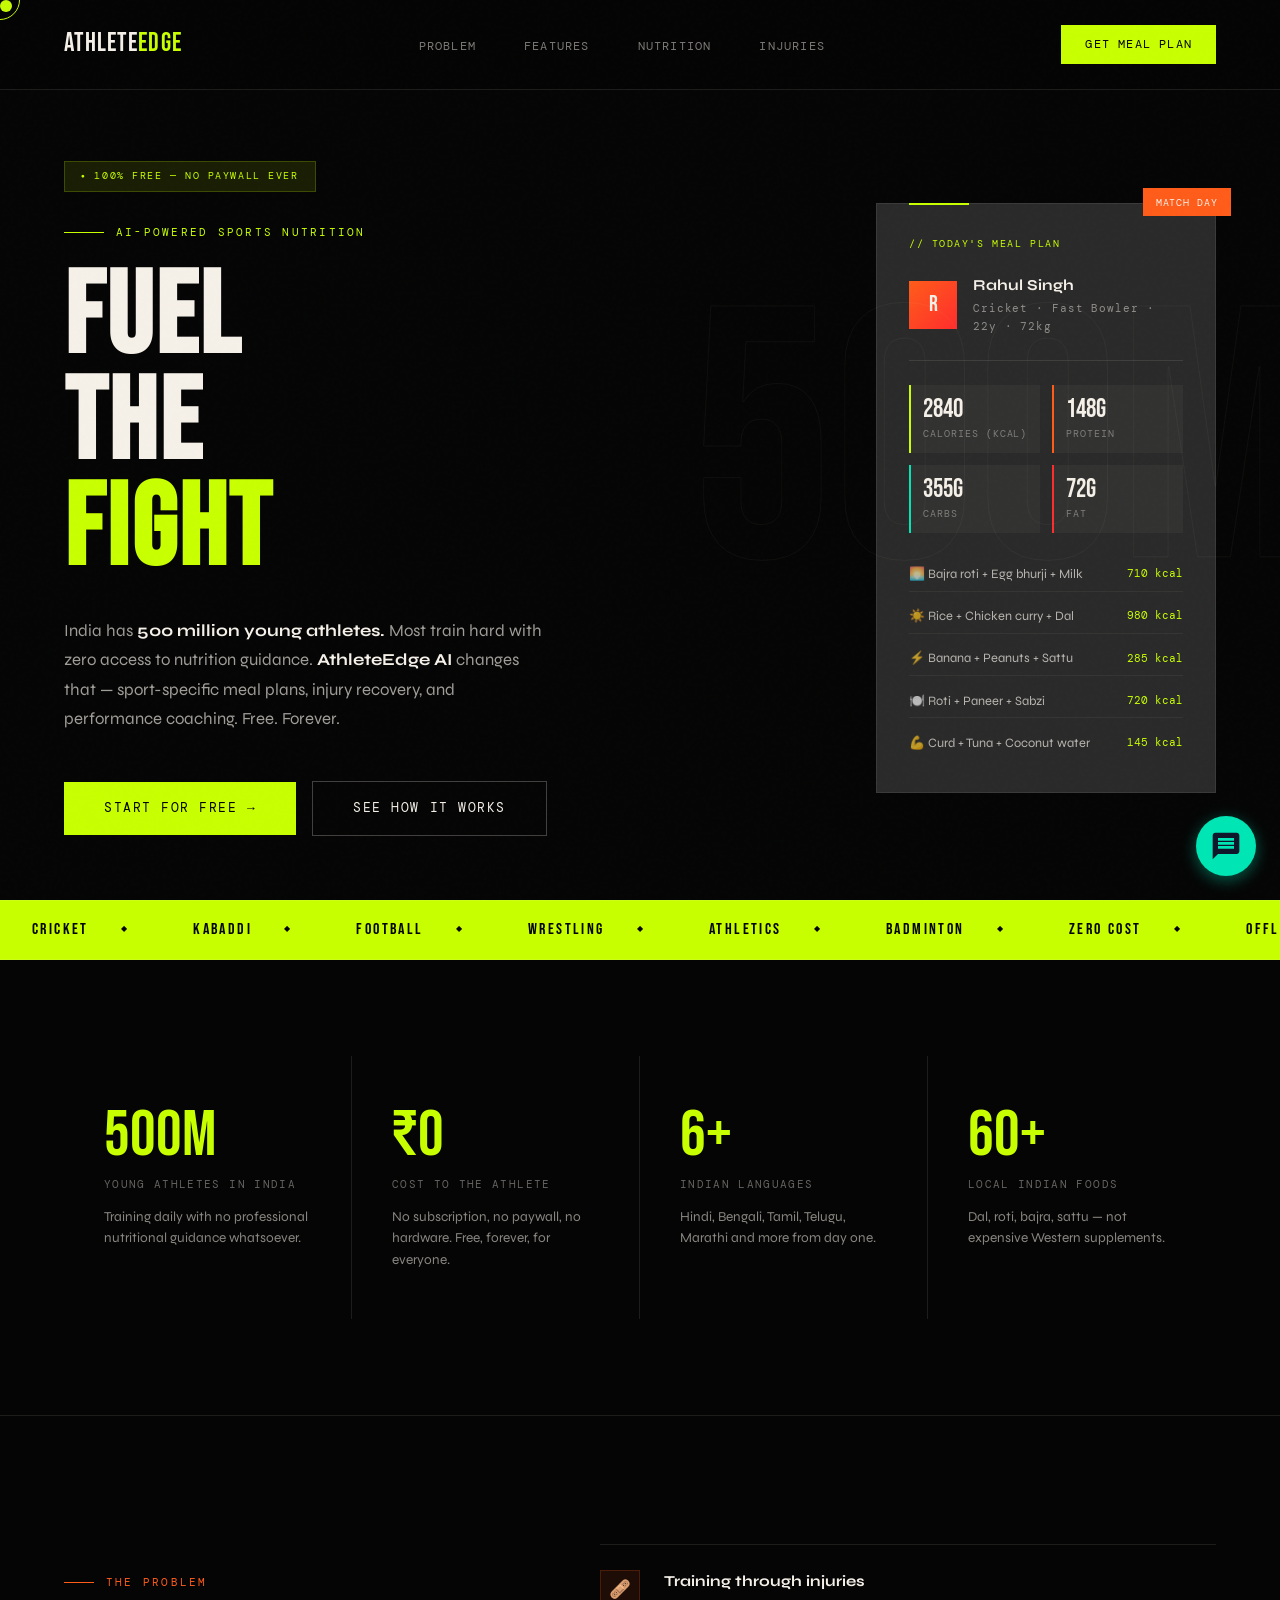
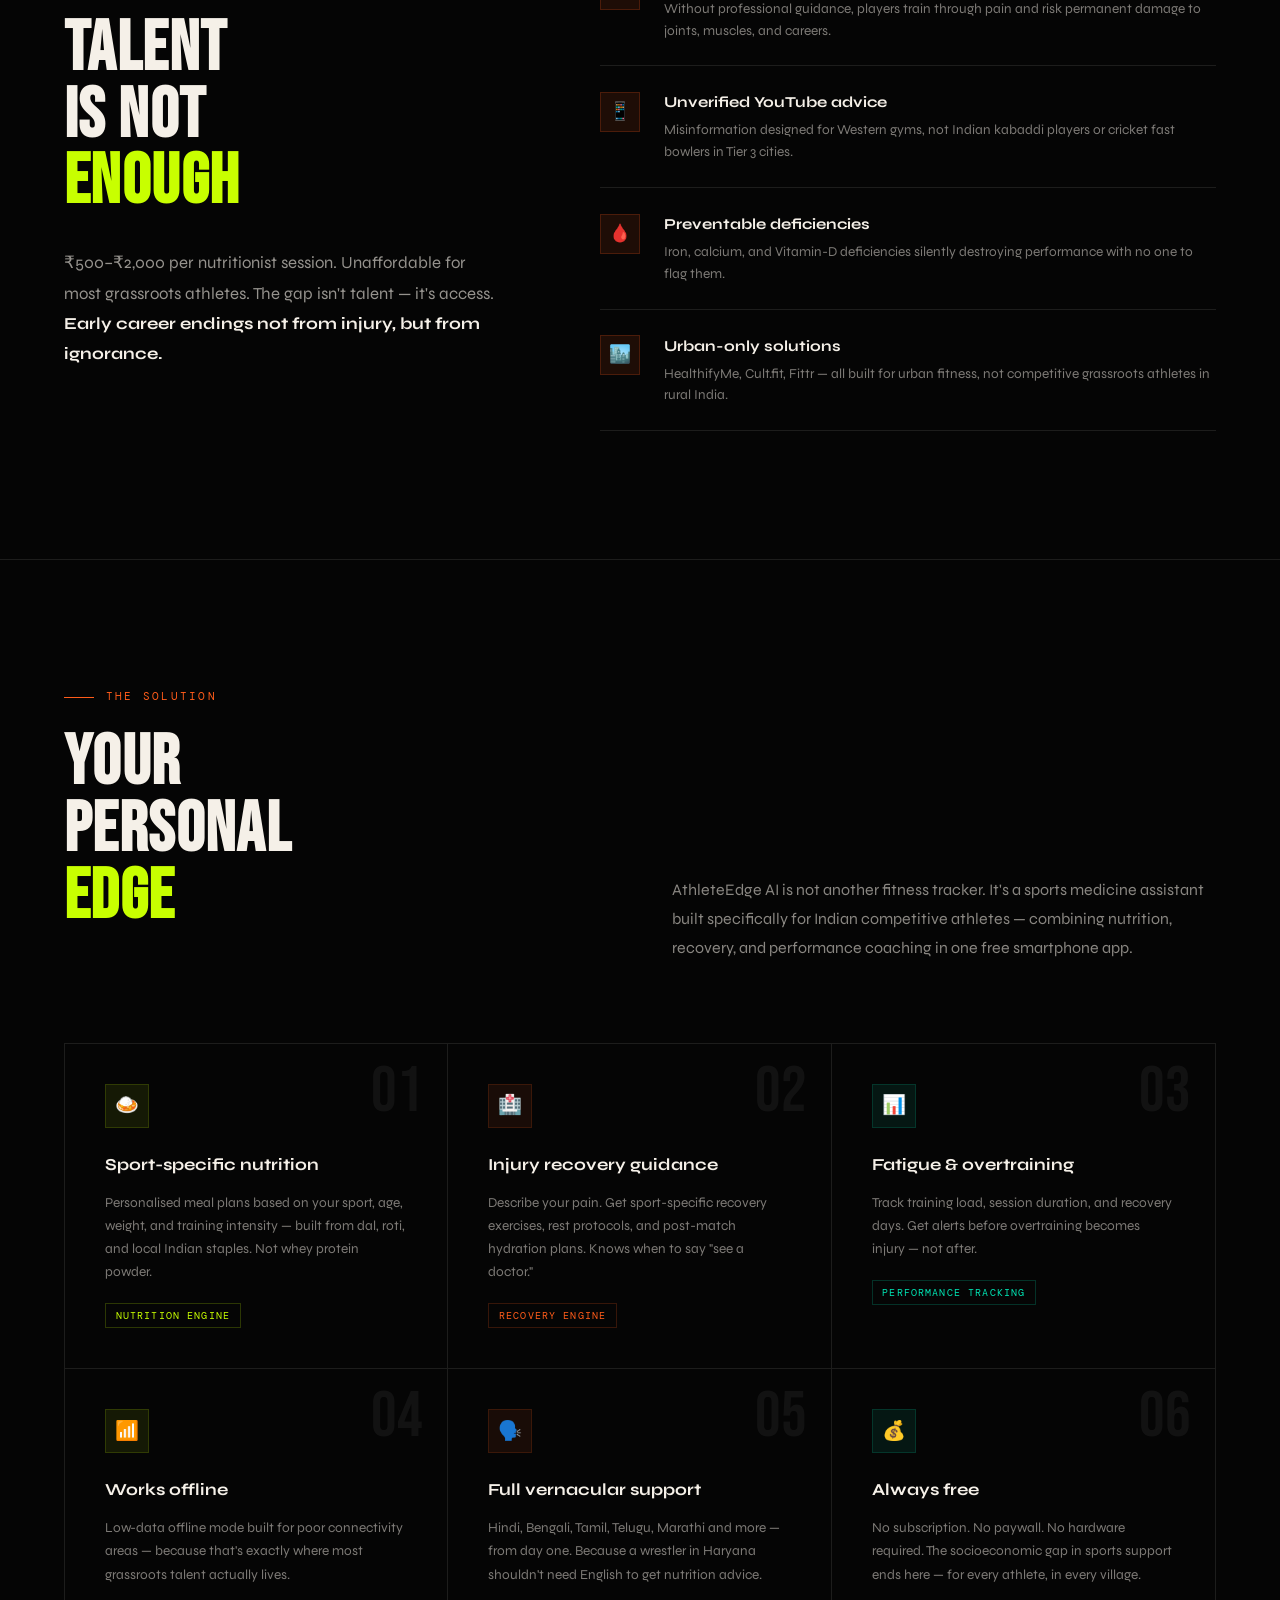
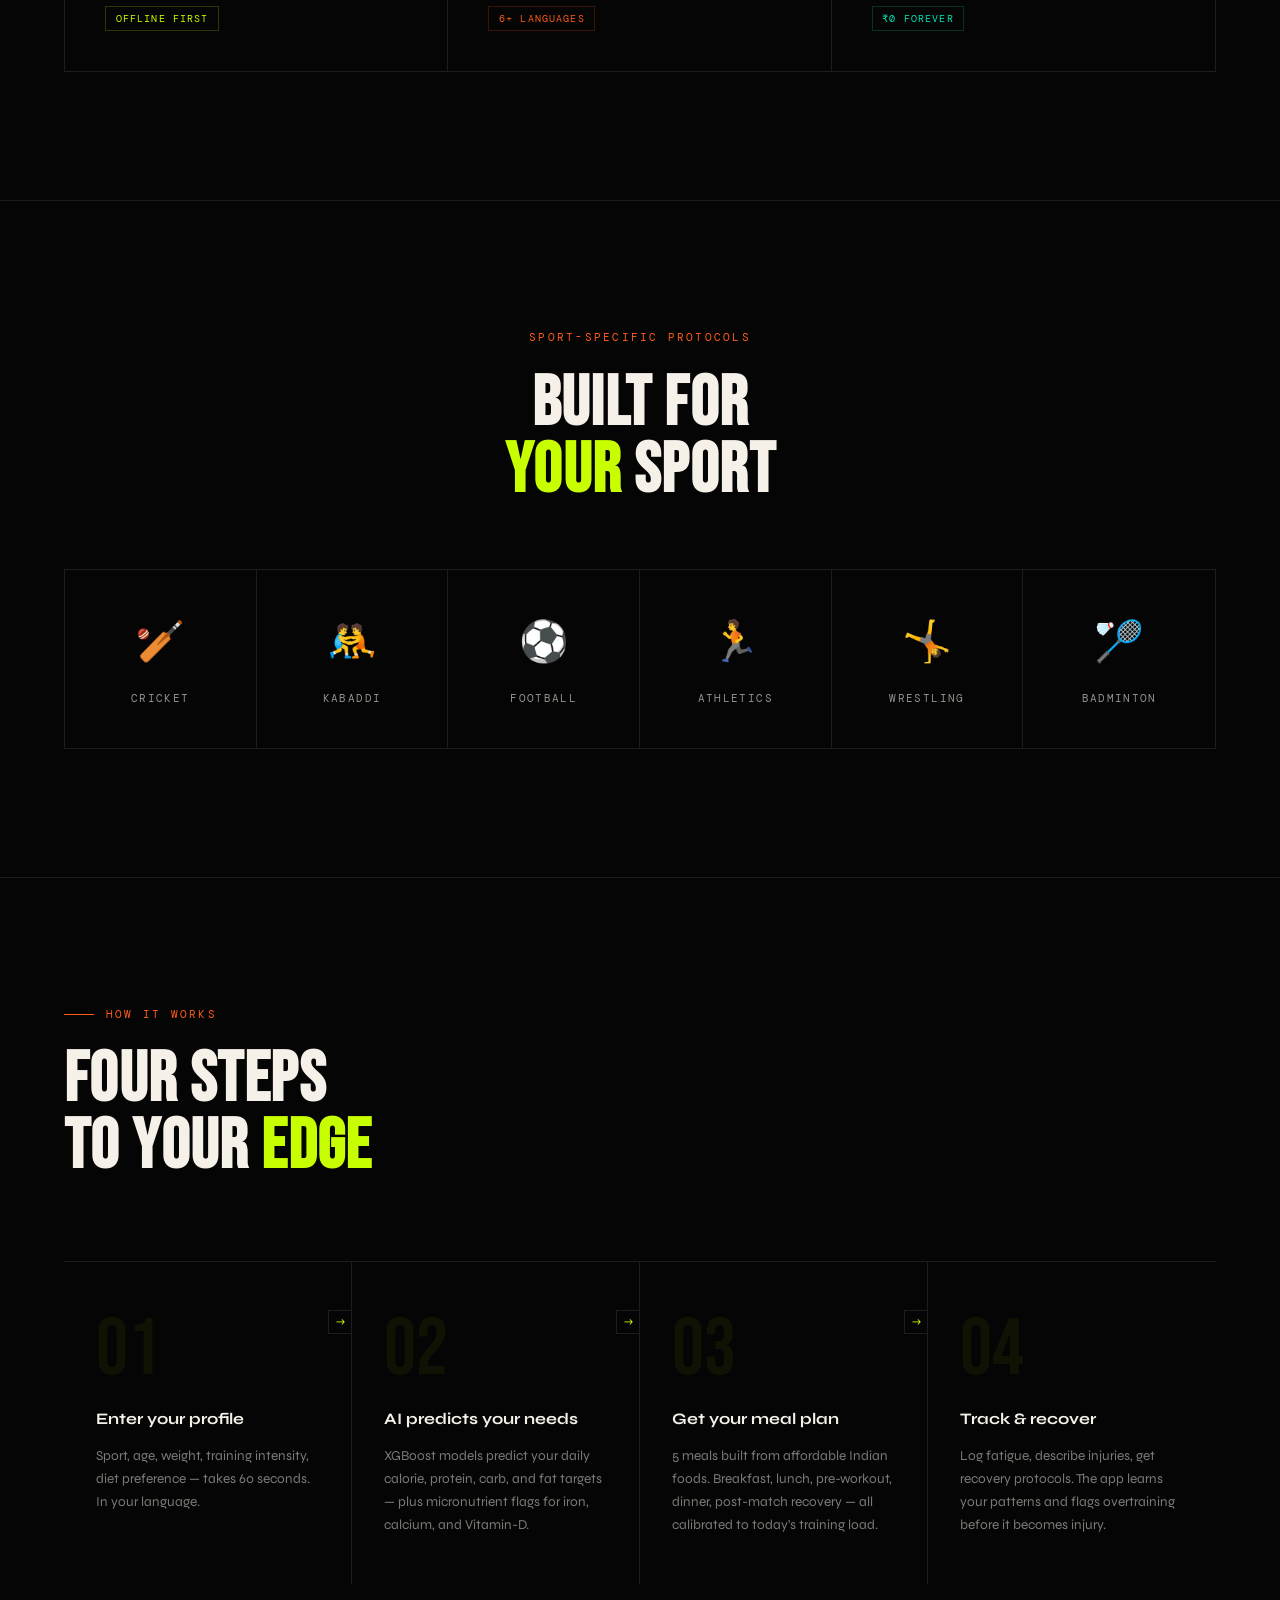
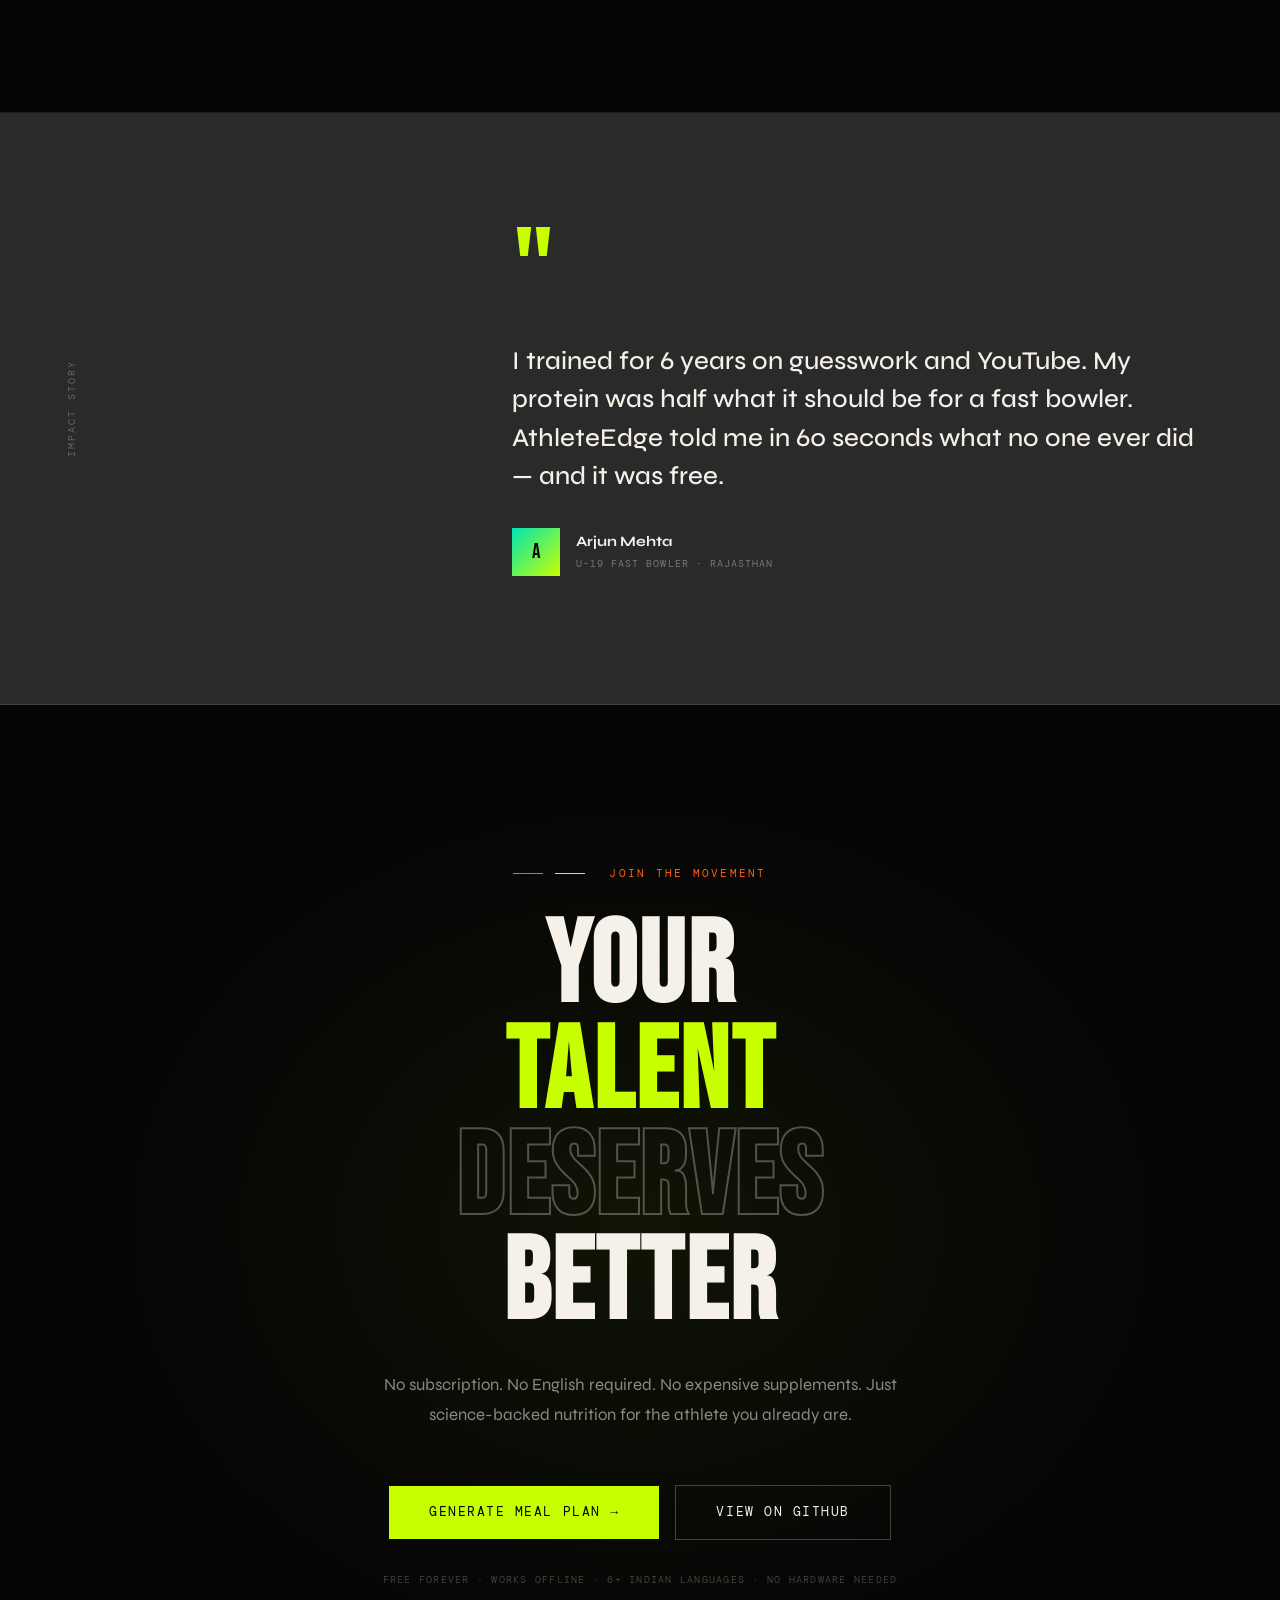
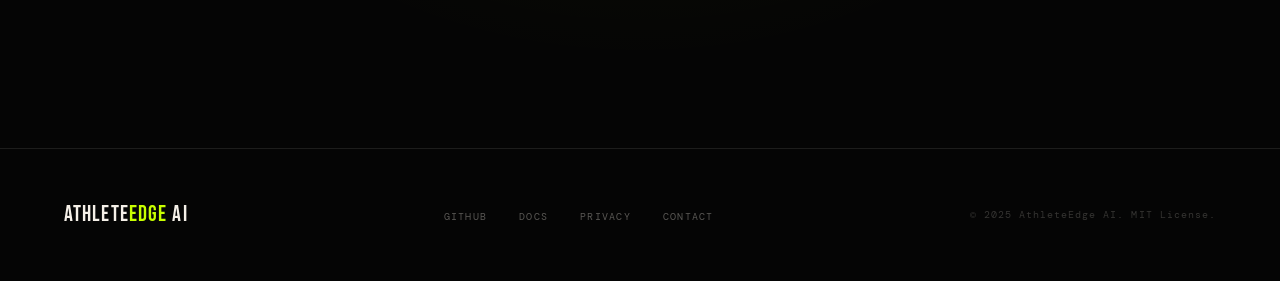
==== commit 4fd1e4aa: "Added chatbot" ====
--- a/templates/index.html
+++ b/templates/index.html
@@ -6,6 +6,7 @@
 <title>AthleteEdge AI — Fuel the Fight</title>
 <link rel="preconnect" href="https://fonts.googleapis.com">
 <link href="https://fonts.googleapis.com/css2?family=Bebas+Neue&family=Syne:wght@400;500;700;800&family=DM+Mono:ital,wght@0,300;0,400;1,300&display=swap" rel="stylesheet">
+<link rel="stylesheet" href="/static/chat.css">
 <style>
 :root {
   --black: #050505;
@@ -43,7 +44,7 @@
   position: fixed;
   top: 0; left: 0;
   pointer-events: none;
-  z-index: 9999;
+  z-index: 99999;
   transition: transform 0.1s ease;
   mix-blend-mode: difference;
 }
@@ -54,7 +55,7 @@
   position: fixed;
   top: 0; left: 0;
   pointer-events: none;
-  z-index: 9998;
+  z-index: 99998;
   transition: all 0.15s ease;
   mix-blend-mode: difference;
 }
@@ -1346,6 +1347,7 @@
   <div class="footer-copy">© 2025 AthleteEdge AI. MIT License.</div>
 </footer>
 
+<script src="/static/chat.js"></script>
 <script>
 const cursor = document.getElementById('cursor');
 const ring = document.getElementById('cursorRing');
--- a/static/chat.css
+++ b/static/chat.css
@@ -0,0 +1,232 @@
+/* Floating Chat Widget */
+:root {
+  --chat-primary: #00E5B4; /* vibrant teal */
+  --chat-primary-hover: #00c79c;
+  --chat-dark: #0F172A; /* dark slate */
+  --chat-slate: #64748B;
+  --chat-bg: #F8FAFC;
+  --chat-white: #FFFFFF;
+  --chat-border: #E2E8F0;
+  --chat-user-text: #050505;
+  --chat-bot-text: #0F172A;
+}
+
+#athleteedge-chat-widget {
+  position: fixed;
+  bottom: 24px;
+  right: 24px;
+  z-index: 9999;
+  font-family: 'Syne', sans-serif;
+  cursor: auto !important;
+}
+
+#athleteedge-chat-widget * {
+  cursor: inherit;
+}
+
+#chat-toggle-btn {
+  background: var(--chat-primary);
+  color: var(--chat-dark);
+  border: none;
+  border-radius: 50%;
+  width: 60px;
+  height: 60px;
+  box-shadow: 0 4px 16px rgba(0, 229, 180, 0.4);
+  cursor: pointer;
+  display: flex;
+  align-items: center;
+  justify-content: center;
+  transition: transform 0.2s ease, box-shadow 0.2s ease;
+}
+
+#chat-toggle-btn:hover {
+  transform: scale(1.05);
+  box-shadow: 0 6px 20px rgba(0, 229, 180, 0.6);
+}
+
+#chat-toggle-btn svg {
+  width: 32px;
+  height: 32px;
+  fill: currentColor;
+}
+
+#chat-window {
+  position: absolute;
+  bottom: 80px;
+  right: 0;
+  width: 350px;
+  height: 500px;
+  background: var(--chat-white);
+  border-radius: 12px;
+  box-shadow: 0 12px 32px rgba(0, 0, 0, 0.2);
+  display: flex;
+  flex-direction: column;
+  overflow: hidden;
+  transform-origin: bottom right;
+  transition: transform 0.3s ease, opacity 0.3s ease;
+  transform: scale(0);
+  opacity: 0;
+  pointer-events: none;
+  border: 1px solid var(--chat-border);
+}
+
+#chat-window.open {
+  transform: scale(1);
+  opacity: 1;
+  pointer-events: all;
+}
+
+.chat-header {
+  background: var(--chat-dark);
+  color: var(--chat-white);
+  padding: 16px;
+  display: flex;
+  justify-content: space-between;
+  align-items: center;
+}
+
+.chat-header h3 {
+  margin: 0;
+  font-size: 1.1rem;
+  font-weight: 700;
+}
+
+.chat-header p {
+  margin: 2px 0 0 0;
+  font-size: 0.8rem;
+  color: var(--chat-slate);
+}
+
+.close-chat-btn {
+  background: none;
+  border: none;
+  color: var(--chat-slate);
+  cursor: pointer;
+  font-size: 1.2rem;
+}
+
+.close-chat-btn:hover {
+  color: var(--chat-white);
+}
+
+.chat-body {
+  flex: 1;
+  padding: 16px;
+  overflow-y: auto;
+  background: var(--chat-bg);
+  display: flex;
+  flex-direction: column;
+  gap: 12px;
+}
+
+.chat-message {
+  max-width: 85%;
+  padding: 10px 14px;
+  border-radius: 12px;
+  font-size: 0.95rem;
+  line-height: 1.4;
+  word-wrap: break-word;
+}
+
+.chat-message.bot {
+  background: var(--chat-white);
+  border: 1px solid var(--chat-border);
+  color: var(--chat-bot-text);
+  align-self: flex-start;
+  border-bottom-left-radius: 2px;
+}
+
+.chat-message.user {
+  background: var(--chat-primary);
+  color: var(--chat-user-text);
+  align-self: flex-end;
+  border-bottom-right-radius: 2px;
+  font-weight: 500;
+}
+
+.chat-input-area {
+  padding: 12px;
+  background: var(--chat-white);
+  border-top: 1px solid var(--chat-border);
+  display: flex;
+  gap: 8px;
+}
+
+.chat-input-area input {
+  flex: 1;
+  padding: 10px 14px;
+  border: 1px solid var(--chat-border);
+  border-radius: 20px;
+  font-family: inherit;
+  font-size: 0.95rem;
+  color: var(--chat-bot-text);
+  outline: none;
+}
+
+.chat-input-area input:focus {
+  border-color: var(--chat-primary);
+}
+
+.chat-input-area button {
+  background: var(--chat-primary);
+  color: var(--chat-dark);
+  border: none;
+  border-radius: 50%;
+  width: 40px;
+  height: 40px;
+  cursor: pointer;
+  display: flex;
+  align-items: center;
+  justify-content: center;
+}
+
+.chat-input-area button:hover {
+  background: var(--chat-primary-hover);
+}
+
+.chat-input-area button svg {
+  width: 18px;
+  height: 18px;
+  fill: currentColor;
+}
+
+.typing-indicator {
+  padding: 8px 14px;
+  background: var(--chat-white);
+  border: 1px solid var(--chat-border);
+  border-radius: 12px;
+  align-self: flex-start;
+  display: none;
+  gap: 4px;
+  align-items: center;
+  border-bottom-left-radius: 2px;
+}
+
+.typing-indicator.active {
+  display: flex;
+}
+
+.typing-dot {
+  width: 6px;
+  height: 6px;
+  background: var(--chat-slate);
+  border-radius: 50%;
+  animation: typing 1.4s infinite ease-in-out both;
+}
+
+.typing-dot:nth-child(1) { animation-delay: -0.32s; }
+.typing-dot:nth-child(2) { animation-delay: -0.16s; }
+
+@keyframes typing {
+  0%, 80%, 100% { transform: scale(0); }
+  40% { transform: scale(1); }
+}
+
+@media (max-width: 480px) {
+  #chat-window {
+    width: calc(100vw - 32px);
+    height: 60vh;
+    right: -8px;
+    bottom: 70px;
+  }
+}
